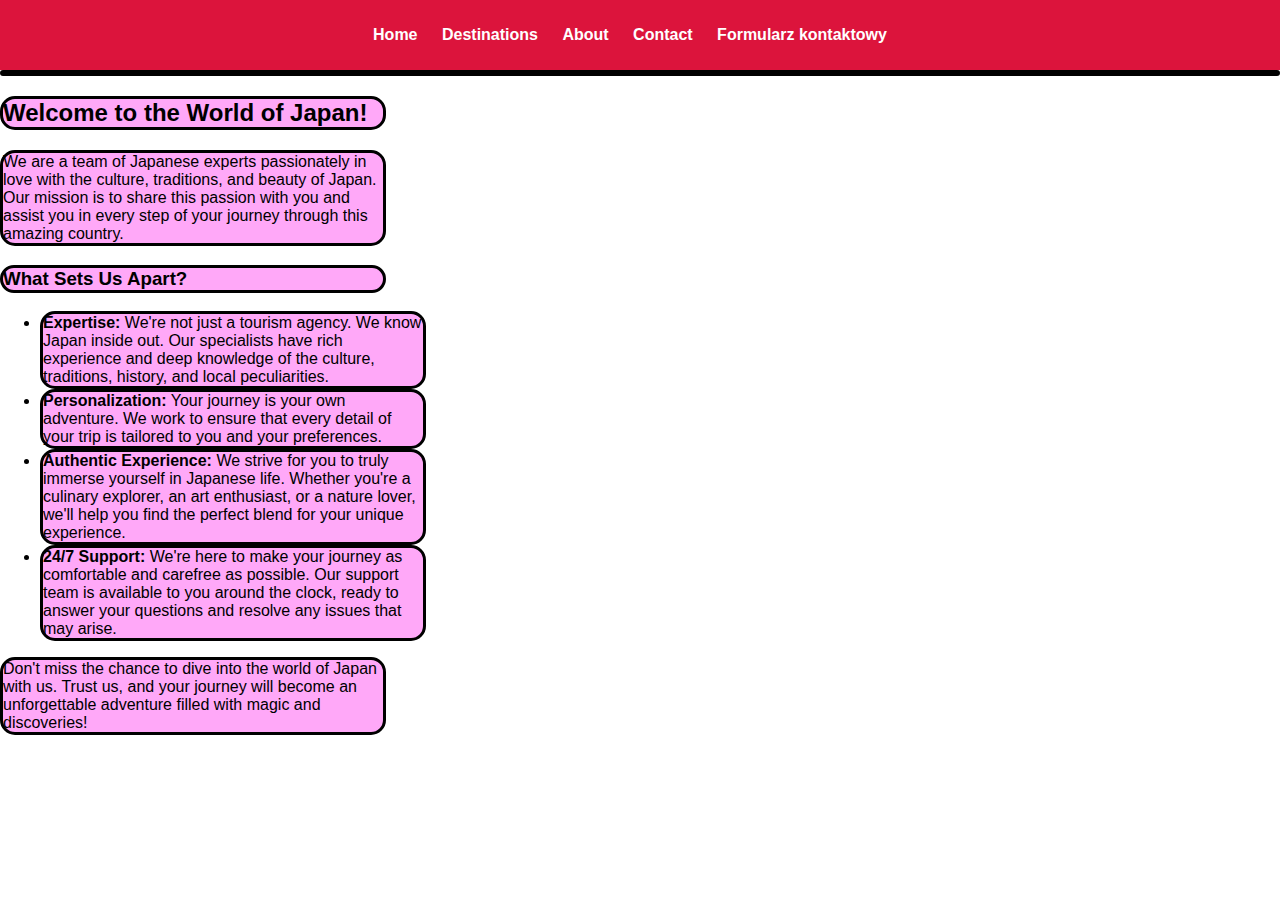
==== about.html @ d1cca443 "Add files via upload" ====
<!DOCTYPE html>
<html lang="en">
<head>
  <meta charset="UTF-8">
  <meta name="viewport" content="width=device-width, initial-scale=1.0">
  <link href="style.css" rel="stylesheet">
  <title>Destinations</title>

</head>
<body>
<nav class="navbar">
  <ul class="nav-links">
    <li class="nav-item"><a href="index.html">Home</a></li>
    <li class="nav-item"><a href="destinations.html">Destinations</a></li>
    <li class="nav-item"><a href="about.html">About</a></li>
    <li class="nav-item"><a href="contact.html">Contact</a></li>
    <li class="nav-item"><a href="Formularz kontaktowy.html">Formularz kontaktowy</a></li>
  </ul>
</nav>
<div id="about" class="content"></div>
<h2>Welcome to the World of Japan!</h2>
<p>We are a team of Japanese experts passionately in love with the culture, traditions, and beauty of Japan. Our mission is to share this passion with you and assist you in every step of your journey through this amazing country.</p>
<h3>What Sets Us Apart?</h3>
<ul>
  <li class="text"><strong>Expertise:</strong> We're not just a tourism agency. We know Japan inside out. Our specialists have rich experience and deep knowledge of the culture, traditions, history, and local peculiarities.</li>
  <li class="text"><strong>Personalization:</strong> Your journey is your own adventure. We work to ensure that every detail of your trip is tailored to you and your preferences.</li>
  <li class="text"><strong>Authentic Experience:</strong> We strive for you to truly immerse yourself in Japanese life. Whether you're a culinary explorer, an art enthusiast, or a nature lover, we'll help you find the perfect blend for your unique experience.</li>
  <li class="text"><strong>24/7 Support:</strong> We're here to make your journey as comfortable and carefree as possible. Our support team is available to you around the clock, ready to answer your questions and resolve any issues that may arise.</li>
</ul>
<p>Don't miss the chance to dive into the world of Japan with us. Trust us, and your journey will become an unforgettable adventure filled with magic and discoveries!</p>
</div>
</body>
</html>
---- style.css ----
body {
  background: url('https://preview.redd.it/cherry-blossom-1920x1080-v0-adfe3rrihdaa1.png?auto=webp&s=8c17e63a0ce9e64f319a53341a3bec8cd23b85ac');
  background-size: cover;
  font-family: Arial, sans-serif;
  margin: 0;
}

.navbar {
  background-color: #dc143c;
  text-align: center;
  padding: 10px 0;
}

.nav-links {
  list-style: none;
  padding: 0;
}

.nav-item {
  display: inline;
  margin-right: 20px;
}

.nav-item a {
  color: white;
  text-decoration: none;
  font-size: 16px;
  font-weight: bold;
}


.content {
  background-color: aliceblue;
  border: solid black;
  border-radius: 30px;
}

p,h3,h2{
  background-color: rgb(255, 168, 248);;
  border: solid 3px;
  border-radius: 15px;
  width: 380px;
}

.text{ background-color:  rgb(255, 168, 248);
  border: solid 3px;
  border-radius: 15px;
  width: 380px;
}
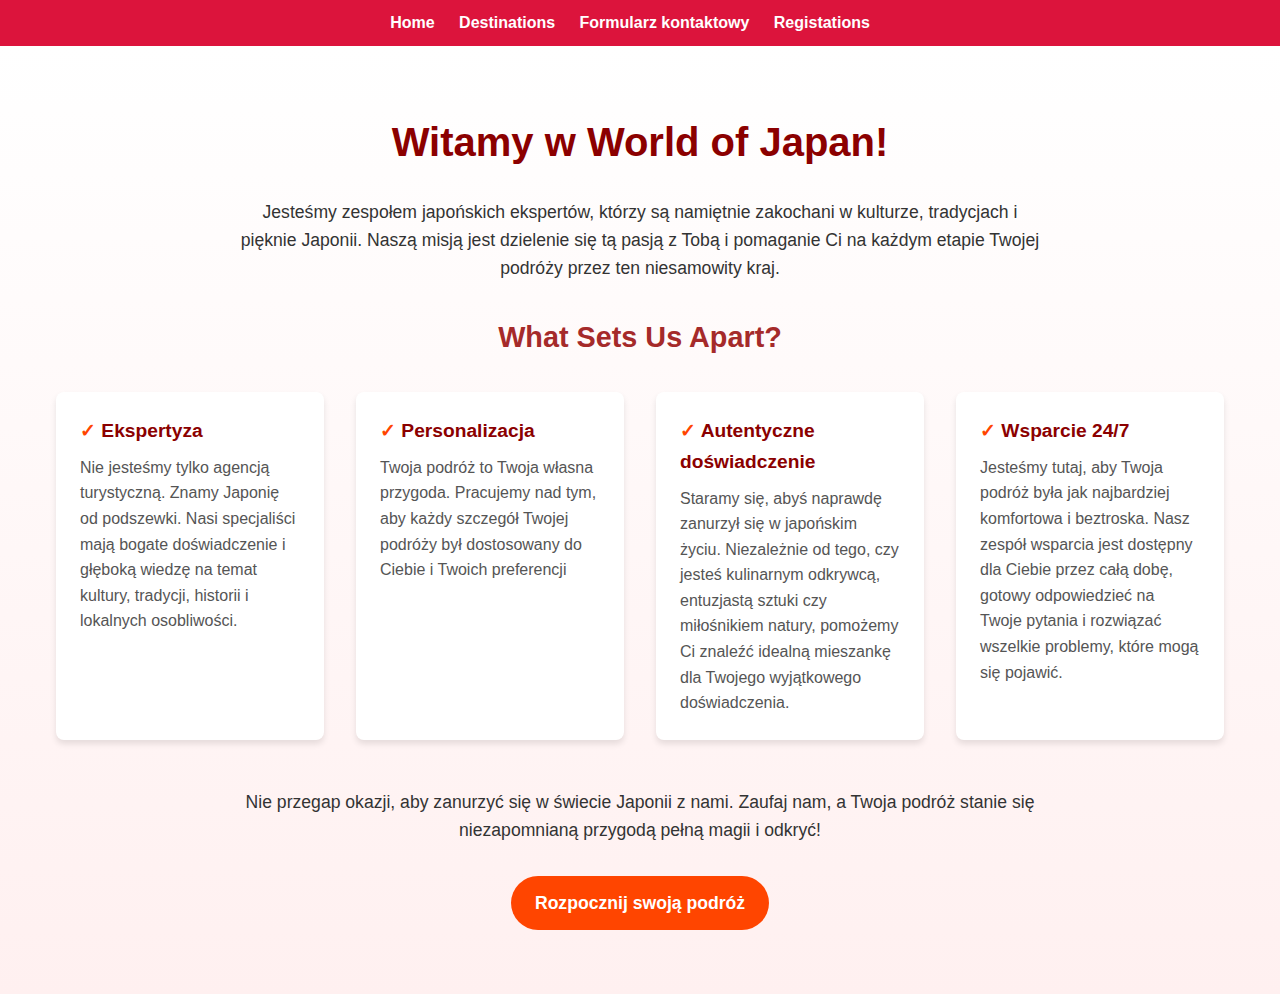
==== commit 22f4ede5: "final" ====
--- a/about.html
+++ b/about.html
@@ -1,34 +1,70 @@
-
 <!DOCTYPE html>
 <html lang="en">
 <head>
   <meta charset="UTF-8">
   <meta name="viewport" content="width=device-width, initial-scale=1.0">
-  <link href="style.css" rel="stylesheet">
+  <link href="about.css" rel="stylesheet">
   <title>Destinations</title>
 
 </head>
 <body>
+<!-- Nawigacja menu -->
 <nav class="navbar">
   <ul class="nav-links">
     <li class="nav-item"><a href="index.html">Home</a></li>
     <li class="nav-item"><a href="destinations.html">Destinations</a></li>
-    <li class="nav-item"><a href="about.html">About</a></li>
-    <li class="nav-item"><a href="contact.html">Contact</a></li>
     <li class="nav-item"><a href="Formularz kontaktowy.html">Formularz kontaktowy</a></li>
+    <li class="nav-item"><a href="register.html">Registations</a></li>
   </ul>
 </nav>
-<div id="about" class="content"></div>
-<h2>Welcome to the World of Japan!</h2>
-<p>We are a team of Japanese experts passionately in love with the culture, traditions, and beauty of Japan. Our mission is to share this passion with you and assist you in every step of your journey through this amazing country.</p>
-<h3>What Sets Us Apart?</h3>
-<ul>
-  <li class="text"><strong>Expertise:</strong> We're not just a tourism agency. We know Japan inside out. Our specialists have rich experience and deep knowledge of the culture, traditions, history, and local peculiarities.</li>
-  <li class="text"><strong>Personalization:</strong> Your journey is your own adventure. We work to ensure that every detail of your trip is tailored to you and your preferences.</li>
-  <li class="text"><strong>Authentic Experience:</strong> We strive for you to truly immerse yourself in Japanese life. Whether you're a culinary explorer, an art enthusiast, or a nature lover, we'll help you find the perfect blend for your unique experience.</li>
-  <li class="text"><strong>24/7 Support:</strong> We're here to make your journey as comfortable and carefree as possible. Our support team is available to you around the clock, ready to answer your questions and resolve any issues that may arise.</li>
-</ul>
-<p>Don't miss the chance to dive into the world of Japan with us. Trust us, and your journey will become an unforgettable adventure filled with magic and discoveries!</p>
-</div>
+
+<!-- Sekcja "About" -->
+<section id="about" class="about-section">
+  <div class="container">
+    <!-- Tytuł główny -->
+    <h2 class="main-title">Witamy w World of Japan!</h2>
+    <!-- Tekst wprowadzający -->
+    <p class="intro-text">
+      Jesteśmy zespołem japońskich ekspertów, którzy są namiętnie zakochani w kulturze, tradycjach i pięknie Japonii.
+      Naszą misją jest dzielenie się tą pasją z Tobą i pomaganie Ci na każdym etapie Twojej podróży przez ten niesamowity kraj.
+    </p>
+
+    <!-- Podtytuł -->
+    <h3 class="sub-title">What Sets Us Apart?</h3>
+
+    <!-- Sekcja z cechami -->
+    <div class="features-grid">
+      <!-- Cechy -->
+      <div class="feature">
+        <h4 class="feature-title">Ekspertyza</h4>
+        <p class="feature-description">Nie jesteśmy tylko agencją turystyczną. Znamy Japonię od podszewki. Nasi specjaliści mają bogate doświadczenie i głęboką wiedzę na temat kultury, tradycji, historii i lokalnych osobliwości.</p>
+      </div>
+      <div class="feature">
+        <h4 class="feature-title">Personalizacja</h4>
+        <p class="feature-description">Twoja podróż to Twoja własna przygoda. Pracujemy nad tym, aby każdy szczegół Twojej podróży był dostosowany do Ciebie i Twoich preferencji</p>
+      </div>
+      <div class="feature">
+        <h4 class="feature-title">Autentyczne doświadczenie</h4>
+        <p class="feature-description">Staramy się, abyś naprawdę zanurzył się w japońskim życiu. Niezależnie od tego, czy jesteś kulinarnym odkrywcą, entuzjastą sztuki czy miłośnikiem natury, pomożemy Ci znaleźć idealną mieszankę dla Twojego wyjątkowego doświadczenia.</p>
+      </div>
+      <div class="feature">
+        <h4 class="feature-title">Wsparcie 24/7</h4>
+        <p class="feature-description">Jesteśmy tutaj, aby Twoja podróż była jak najbardziej komfortowa i beztroska. Nasz zespół wsparcia jest dostępny dla Ciebie przez całą dobę, gotowy odpowiedzieć na Twoje pytania i rozwiązać wszelkie problemy, które mogą się pojawić.</p>
+      </div>
+    </div>
+
+    <!-- Tekst końcowy -->
+    <p class="outro-text">
+      Nie przegap okazji, aby zanurzyć się w świecie Japonii z nami. Zaufaj nam, a Twoja podróż stanie się niezapomnianą przygodą pełną magii i odkryć!
+    </p>
+
+    <!-- Przycisk CTA (wezwanie do akcji) -->
+    <div class="cta-container">
+      <a href="register.html" class="cta-button">Rozpocznij swoją podróż </a>
+    </div>
+  </div>
+</section>
 </body>
 </html>
+
+
--- a/about.css
+++ b/about.css
@@ -0,0 +1,156 @@
+.navbar {
+  background-color: #dc143c;
+  text-align: center;
+  padding: 10px 0;
+}
+
+.nav-links {
+  list-style: none;
+  padding: 0;
+}
+
+.nav-item {
+  display: inline;
+  margin-right: 20px;
+}
+
+.nav-item a {
+  color: white;
+  text-decoration: none;
+  font-size: 16px;
+  font-weight: bold;
+}
+nav ul li a:hover {
+  color: #ffd700;
+}
+
+* {
+  box-sizing: border-box;
+  margin: 0;
+  padding: 0;
+  font-family: Raleway, sans-serif;
+}
+
+body {
+  background: url('https://preview.redd.it/cherry-blossom-1920x1080-v0-adfe3rrihdaa1.png?auto=webp&s=8c17e63a0ce9e64f319a53341a3bec8cd23b85ac') no-repeat center center fixed;
+  background-size: cover;
+}
+body {
+  font-family: 'Arial', sans-serif;
+  line-height: 1.6;
+  color: #333;
+  margin: 0;
+  padding: 0;
+}
+
+/* About section styles */
+.about-section {
+  padding: 4rem 0;
+  background: linear-gradient(to bottom, #ffffff, #fff0f0);
+}
+
+.container {
+  max-width: 1200px;
+  margin: 0 auto;
+  padding: 0 1rem;
+}
+
+/* Typography */
+.main-title {
+  font-size: 2.5rem;
+  color: #8b0000;
+  text-align: center;
+  margin-bottom: 1.5rem;
+}
+
+.sub-title {
+  font-size: 1.8rem;
+  color: #a52a2a;
+  text-align: center;
+  margin: 2rem 0;
+}
+
+.intro-text, .outro-text {
+  font-size: 1.1rem;
+  text-align: center;
+  max-width: 800px;
+  margin: 0 auto 2rem;
+}
+
+/* Features grid */
+.features-grid {
+  display: grid;
+  grid-template-columns: repeat(auto-fit, minmax(250px, 1fr));
+  gap: 2rem;
+  margin-bottom: 3rem;
+}
+
+.feature {
+  background-color: #fff;
+  border-radius: 8px;
+  padding: 1.5rem;
+  box-shadow: 0 4px 6px rgba(0, 0, 0, 0.1);
+  transition: transform 0.3s ease;
+}
+
+.feature:hover {
+  transform: translateY(-5px);
+}
+
+.feature-title {
+  font-size: 1.2rem;
+  color: #8b0000;
+  margin-bottom: 0.5rem;
+}
+
+.feature-title::before {
+  content: '✓ ';
+  color: #ff4500;
+}
+
+.feature-description {
+  font-size: 1rem;
+  color: #555;
+}
+
+/* CTA button */
+.cta-container {
+  text-align: center;
+  margin-top: 2rem;
+}
+
+.cta-button {
+  display: inline-block;
+  background-color: #ff4500;
+  color: #fff;
+  font-size: 1.1rem;
+  font-weight: bold;
+  text-decoration: none;
+  padding: 0.8rem 1.5rem;
+  border-radius: 50px;
+  transition: background-color 0.3s ease;
+}
+
+.cta-button:hover {
+  background-color: #d63600;
+}
+
+/* Responsive adjustments */
+@media (max-width: 768px) {
+  .main-title {
+    font-size: 2rem;
+  }
+
+  .sub-title {
+    font-size: 1.5rem;
+  }
+
+  .intro-text, .outro-text {
+    font-size: 1rem;
+  }
+
+  .features-grid {
+    grid-template-columns: 1fr;
+  }
+}
+
